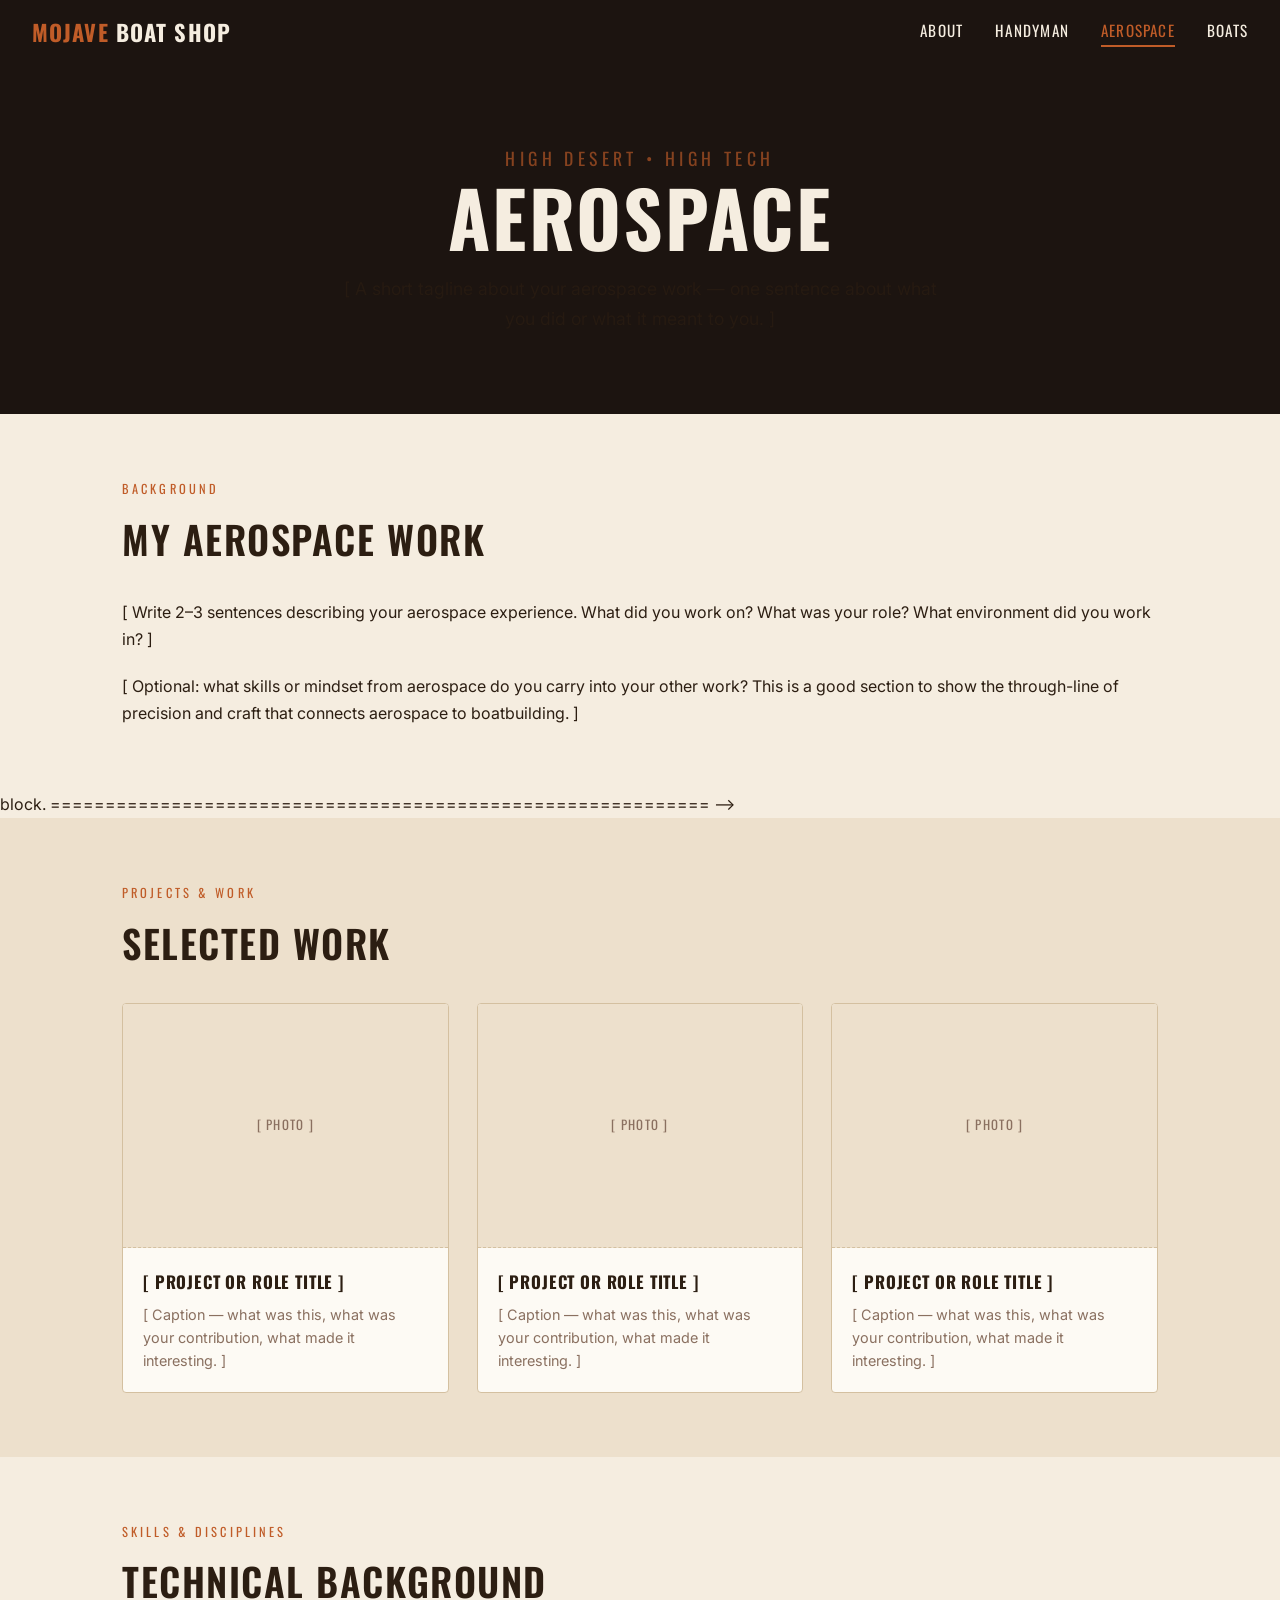
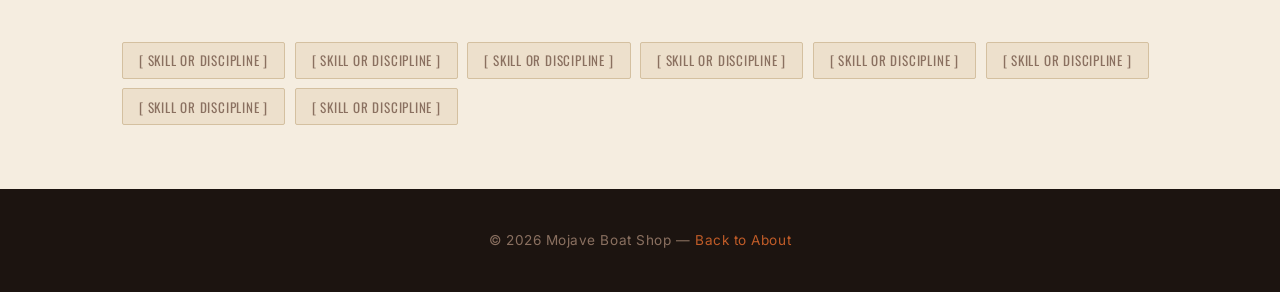
==== aerospace.html @ e0786837 "Initial site — Mojave Boat Shop portfolio" ====
<!DOCTYPE html>
<html lang="en">
<head>
  <meta charset="UTF-8">
  <meta name="viewport" content="width=device-width, initial-scale=1.0">
  <title>Aerospace — Mojave Boat Shop</title>
  <link rel="preconnect" href="https://fonts.googleapis.com">
  <link rel="preconnect" href="https://fonts.gstatic.com" crossorigin>
  <link href="https://fonts.googleapis.com/css2?family=Oswald:wght@400;600;700&family=Inter:wght@300;400;500&display=swap" rel="stylesheet">
  <link rel="stylesheet" href="style.css">
</head>
<body>

  <!-- ============================================================
       NAVIGATION
       Note: "class=active" is on the Aerospace link for this page.
       ============================================================ -->
  <nav>
    <a href="index.html" class="nav-logo">Mojave <span>Boat Shop</span></a>
    <ul>
      <li><a href="index.html">About</a></li>
      <li><a href="handyman.html">Handyman</a></li>
      <li><a href="aerospace.html" class="active">Aerospace</a></li>
      <li><a href="boats.html">Boats</a></li>
    </ul>
  </nav>

  <!-- ============================================================
       HERO
       ============================================================ -->
  <div class="hero">
    <p class="hero-label">High Desert &bull; High Tech</p>
    <h1>Aerospace</h1>
    <p>[ A short tagline about your aerospace work — one sentence about what you did or what it meant to you. ]</p>
  </div>

  <!-- ============================================================
       INTRO
       ============================================================ -->
  <section>
    <p class="section-label">Background</p>
    <h2>My Aerospace Work</h2>
    <p>[ Write 2–3 sentences describing your aerospace experience. What did you work on? What was your role? What environment did you work in? ]</p>
    <p>[ Optional: what skills or mindset from aerospace do you carry into your other work? This is a good section to show the through-line of precision and craft that connects aerospace to boatbuilding. ]</p>
  </section>

  <!-- ============================================================
       PROJECT GALLERY
       To add a photo:
         1. Drop your image file into the images/ folder
         2. Replace <div class="gallery-img-placeholder">[ Photo ]</div>
            with: <img src="images/your-filename.jpg" alt="Short description">
       To add more projects, copy a full <!-- GALLERY ITEM --> block.
       ============================================================ -->
  <div class="section-band">
    <section>
      <p class="section-label">Projects &amp; Work</p>
      <h2>Selected Work</h2>

      <div class="gallery">

        <!-- GALLERY ITEM — copy this whole block to add another -->
        <div class="gallery-item">
          <div class="gallery-img-placeholder">[ Photo ]</div>
          <div class="gallery-caption">
            <h3>[ Project or Role Title ]</h3>
            <p>[ Caption — what was this, what was your contribution, what made it interesting. ]</p>
          </div>
        </div>
        <!-- END GALLERY ITEM -->

        <div class="gallery-item">
          <div class="gallery-img-placeholder">[ Photo ]</div>
          <div class="gallery-caption">
            <h3>[ Project or Role Title ]</h3>
            <p>[ Caption — what was this, what was your contribution, what made it interesting. ]</p>
          </div>
        </div>

        <div class="gallery-item">
          <div class="gallery-img-placeholder">[ Photo ]</div>
          <div class="gallery-caption">
            <h3>[ Project or Role Title ]</h3>
            <p>[ Caption — what was this, what was your contribution, what made it interesting. ]</p>
          </div>
        </div>

      </div>
    </section>
  </div>

  <!-- ============================================================
       SKILLS / TOOLS
       Replace each [ Skill or tool ] with something real.
       Add or remove <li> items as needed.
       ============================================================ -->
  <section>
    <p class="section-label">Skills &amp; Disciplines</p>
    <h2>Technical Background</h2>
    <ul class="skills-list">
      <li>[ Skill or discipline ]</li>
      <li>[ Skill or discipline ]</li>
      <li>[ Skill or discipline ]</li>
      <li>[ Skill or discipline ]</li>
      <li>[ Skill or discipline ]</li>
      <li>[ Skill or discipline ]</li>
      <li>[ Skill or discipline ]</li>
      <li>[ Skill or discipline ]</li>
    </ul>
  </section>

  <!-- ============================================================
       FOOTER
       ============================================================ -->
  <footer>
    <p>&copy; 2026 Mojave Boat Shop &mdash; <a href="index.html">Back to About</a></p>
  </footer>

</body>
</html>
---- style.css ----
/* ============================================================
   MOJAVE BOAT SHOP — Shared Stylesheet
   ============================================================
   All colors are defined here as variables at the top.
   If you want to change the look of the whole site, this
   is the only place you need to edit colors.
   ============================================================ */

:root {
  --bg:         #F5EDE0;   /* warm sand — main page background */
  --bg-alt:     #EDE0CC;   /* slightly darker sand — alternating sections */
  --nav-bg:     #1C1410;   /* near-black espresso — nav bar and footer */
  --accent:     #C05C28;   /* burnt sienna / terracotta — buttons and highlights */
  --sage:       #6B8C6A;   /* desert sage — secondary accent (use sparingly) */
  --text:       #2C1E12;   /* dark brown — main body text */
  --text-muted: #8A7060;   /* dusty taupe — captions, secondary text */
  --border:     #D4C0A0;   /* warm tan — borders and dividers */
  --card-bg:    #FDFAF4;   /* off-white cream — card backgrounds */

  --font-head: 'Oswald', sans-serif;
  --font-body: 'Inter', sans-serif;

  --radius: 4px;
  --max-width: 1100px;
}

/* ============================================================
   RESET — clears browser default spacing so everything is
   consistent across Chrome, Firefox, Safari, etc.
   ============================================================ */
*, *::before, *::after {
  box-sizing: border-box;
  margin: 0;
  padding: 0;
}

body {
  font-family: var(--font-body);
  background-color: var(--bg);
  color: var(--text);
  line-height: 1.7;
  font-size: 16px;
}

img {
  max-width: 100%;
  height: auto;
  display: block;
}

a {
  color: var(--accent);
  text-decoration: none;
}

a:hover {
  text-decoration: underline;
}

/* ============================================================
   NAVIGATION BAR
   ============================================================ */
nav {
  background: var(--nav-bg);
  padding: 0 2rem;
  position: sticky;  /* stays at top of screen when you scroll */
  top: 0;
  z-index: 100;
  display: flex;
  align-items: center;
  justify-content: space-between;
  height: 64px;
}

.nav-logo {
  font-family: var(--font-head);
  font-size: 1.4rem;
  font-weight: 700;
  color: var(--accent);
  letter-spacing: 0.05em;
  text-transform: uppercase;
}

/* The word "Boat Shop" in the logo is lighter colored */
.nav-logo span {
  color: var(--bg);
}

nav ul {
  list-style: none;
  display: flex;
  gap: 2rem;
}

nav ul a {
  font-family: var(--font-head);
  font-weight: 400;
  font-size: 0.95rem;
  color: var(--bg);
  letter-spacing: 0.08em;
  text-transform: uppercase;
  padding-bottom: 4px;
  border-bottom: 2px solid transparent;
  transition: border-color 0.2s, color 0.2s;
}

/* Highlighted nav link — the current page */
nav ul a:hover,
nav ul a.active {
  color: var(--accent);
  border-bottom-color: var(--accent);
  text-decoration: none;
}

/* ============================================================
   HERO SECTION — the big banner at the top of each page
   ============================================================ */
.hero {
  background: var(--nav-bg);
  color: var(--bg);
  padding: 5rem 2rem;
  text-align: center;
}

.hero-label {
  font-family: var(--font-head);
  font-size: 0.85rem;
  letter-spacing: 0.25em;
  text-transform: uppercase;
  color: var(--accent);
  margin-bottom: 1rem;
}

.hero h1 {
  font-family: var(--font-head);
  font-size: clamp(2.5rem, 6vw, 5rem); /* scales with screen width */
  font-weight: 700;
  letter-spacing: 0.03em;
  text-transform: uppercase;
  line-height: 1.1;
  margin-bottom: 1rem;
}

.hero p {
  font-size: 1.1rem;
  max-width: 600px;
  margin: 0 auto;
  opacity: 0.65;
}

/* ============================================================
   LAYOUT — containers and sections
   ============================================================ */
.container {
  max-width: var(--max-width);
  margin: 0 auto;
  padding: 0 2rem;
}

section {
  max-width: var(--max-width);
  margin: 0 auto;
  padding: 4rem 2rem;
}

/* Full-width alternating background band */
.section-band {
  background: var(--bg-alt);
  padding: 4rem 0;
}

.section-band section {
  padding-top: 0;
  padding-bottom: 0;
}

/* Small label above each section heading */
.section-label {
  font-family: var(--font-head);
  font-size: 0.78rem;
  letter-spacing: 0.25em;
  text-transform: uppercase;
  color: var(--accent);
  margin-bottom: 0.4rem;
}

h2 {
  font-family: var(--font-head);
  font-size: clamp(1.6rem, 3vw, 2.4rem);
  font-weight: 600;
  letter-spacing: 0.04em;
  text-transform: uppercase;
  margin-bottom: 1.75rem;
  color: var(--text);
}

h3 {
  font-family: var(--font-head);
  font-size: 1.05rem;
  letter-spacing: 0.05em;
  text-transform: uppercase;
  margin-bottom: 0.6rem;
  color: var(--text);
}

p {
  margin-bottom: 1.2rem;
  color: var(--text);
}

p:last-child {
  margin-bottom: 0;
}

/* ============================================================
   ABOUT PAGE — two-column layout (photo + text)
   ============================================================ */
.about-grid {
  display: grid;
  grid-template-columns: 280px 1fr;
  gap: 3rem;
  align-items: start;
}

/* Placeholder box shown before you add a real photo */
.profile-photo-placeholder {
  background: var(--bg-alt);
  border: 2px dashed var(--border);
  border-radius: var(--radius);
  aspect-ratio: 3 / 4;
  display: flex;
  flex-direction: column;
  align-items: center;
  justify-content: center;
  gap: 0.5rem;
  color: var(--text-muted);
  font-family: var(--font-head);
  font-size: 0.8rem;
  letter-spacing: 0.1em;
  text-transform: uppercase;
  text-align: center;
  padding: 1rem;
}

/* When you add a real photo, the img tag uses this class */
.profile-photo img {
  width: 100%;
  border-radius: var(--radius);
  display: block;
}

/* ============================================================
   SECTION CARDS — the "Areas of Work" preview cards on About
   ============================================================ */
.cards-grid {
  display: grid;
  grid-template-columns: repeat(auto-fit, minmax(250px, 1fr));
  gap: 1.5rem;
}

.card {
  background: var(--card-bg);
  border: 1px solid var(--border);
  border-radius: var(--radius);
  padding: 1.75rem;
  transition: transform 0.2s, box-shadow 0.2s;
}

.card:hover {
  transform: translateY(-3px);
  box-shadow: 0 8px 24px rgba(44, 30, 18, 0.1);
}

.card p {
  font-size: 0.95rem;
  color: var(--text-muted);
}

.card a {
  display: inline-block;
  margin-top: 1.2rem;
  font-family: var(--font-head);
  font-size: 0.82rem;
  letter-spacing: 0.1em;
  text-transform: uppercase;
  color: var(--accent);
}

/* ============================================================
   PROJECT GALLERY — photo grid on the interior pages
   ============================================================ */
.gallery {
  display: grid;
  grid-template-columns: repeat(auto-fit, minmax(280px, 1fr));
  gap: 1.75rem;
}

.gallery-item {
  background: var(--card-bg);
  border: 1px solid var(--border);
  border-radius: var(--radius);
  overflow: hidden;
}

/* Placeholder box shown before a real photo is added */
.gallery-img-placeholder {
  background: var(--bg-alt);
  border-bottom: 1px dashed var(--border);
  aspect-ratio: 4 / 3;
  display: flex;
  align-items: center;
  justify-content: center;
  color: var(--text-muted);
  font-family: var(--font-head);
  font-size: 0.8rem;
  letter-spacing: 0.1em;
  text-transform: uppercase;
}

/* When you swap in a real photo, img tags get this treatment */
.gallery-item img {
  width: 100%;
  aspect-ratio: 4 / 3;
  object-fit: cover; /* crops to fill the box without stretching */
  display: block;
}

.gallery-caption {
  padding: 1.25rem;
}

.gallery-caption h3 {
  margin-bottom: 0.4rem;
}

.gallery-caption p {
  font-size: 0.9rem;
  color: var(--text-muted);
  line-height: 1.6;
}

/* ============================================================
   SKILLS / TAGS LIST
   ============================================================ */
.skills-list {
  display: flex;
  flex-wrap: wrap;
  gap: 0.6rem;
  list-style: none;
}

.skills-list li {
  background: var(--bg-alt);
  border: 1px solid var(--border);
  border-radius: 2px;
  padding: 0.4rem 1rem;
  font-family: var(--font-head);
  font-size: 0.82rem;
  letter-spacing: 0.06em;
  text-transform: uppercase;
  color: var(--text-muted);
}

/* ============================================================
   FOOTER
   ============================================================ */
footer {
  background: var(--nav-bg);
  color: var(--text-muted);
  text-align: center;
  padding: 2.5rem 2rem;
  font-size: 0.85rem;
  letter-spacing: 0.04em;
}

footer a {
  color: var(--accent);
}

footer p {
  color: var(--text-muted);
  margin: 0;
}

/* ============================================================
   RESPONSIVE — adjustments for phones and small screens
   ============================================================ */
@media (max-width: 700px) {
  .about-grid {
    grid-template-columns: 1fr;
  }

  nav ul {
    gap: 1.2rem;
  }

  .nav-logo {
    font-size: 1.1rem;
  }

  .hero {
    padding: 3.5rem 1.5rem;
  }

  section {
    padding: 3rem 1.5rem;
  }
}
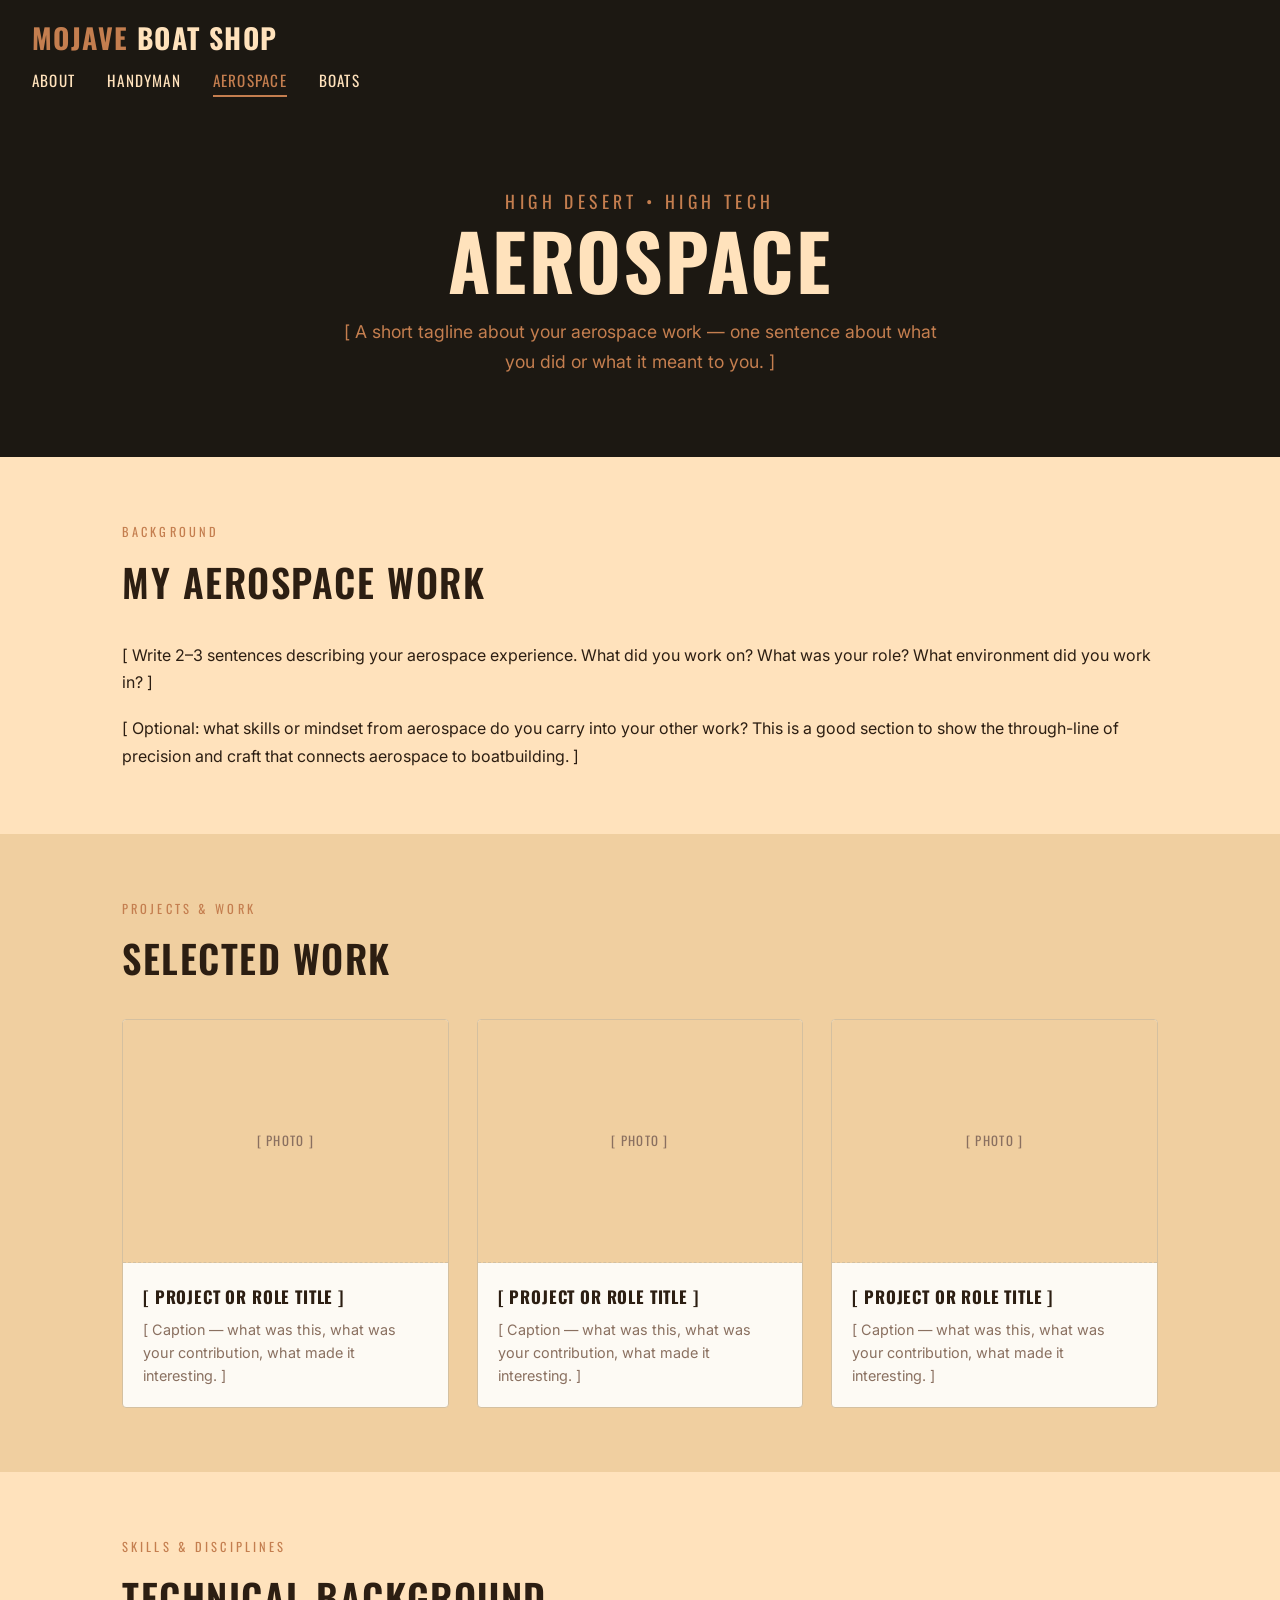
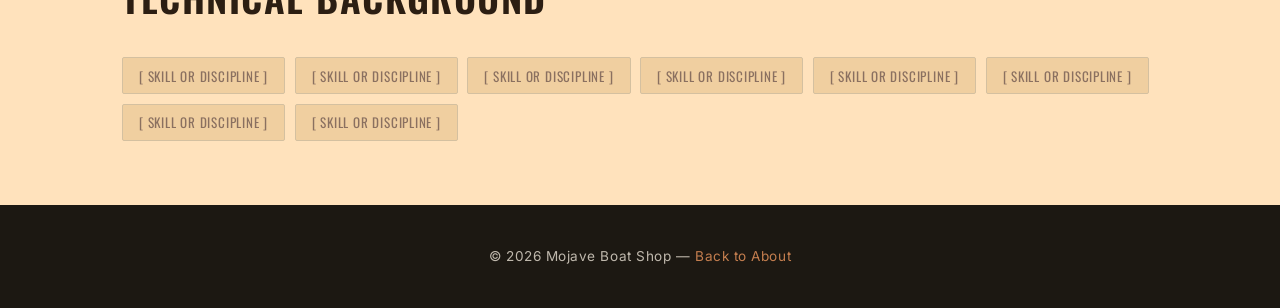
==== commit 970bddf9: "color changes and some text cleanup" ====
--- a/aerospace.html
+++ b/aerospace.html
@@ -50,7 +50,7 @@
          1. Drop your image file into the images/ folder
          2. Replace <div class="gallery-img-placeholder">[ Photo ]</div>
             with: <img src="images/your-filename.jpg" alt="Short description">
-       To add more projects, copy a full <!-- GALLERY ITEM --> block.
+       To add more projects, copy a full GALLERY ITEM block below.
        ============================================================ -->
   <div class="section-band">
     <section>
--- a/style.css
+++ b/style.css
@@ -7,11 +7,11 @@
    ============================================================ */
 
 :root {
-  --bg:         #F5EDE0;   /* warm sand — main page background */
-  --bg-alt:     #EDE0CC;   /* slightly darker sand — alternating sections */
-  --nav-bg:     #1C1410;   /* near-black espresso — nav bar and footer */
-  --accent:     #C05C28;   /* burnt sienna / terracotta — buttons and highlights */
-  --sage:       #6B8C6A;   /* desert sage — secondary accent (use sparingly) */
+  --bg:         #FFE2BC;   /* Navajo White — warm desert sand, main background */
+  --bg-alt:     #F0CFA0;   /* golden sand — slightly darker, alternating sections */
+  --nav-bg:     #1C1812;   /* dark espresso — nav bar, hero, and footer */
+  --accent:     #C47E4F;   /* Golden Chestnut — rock face warm, buttons and highlights */
+  --sage:       #5A5022;   /* Olive Bark — deep desert sage, secondary accent */
   --text:       #2C1E12;   /* dark brown — main body text */
   --text-muted: #8A7060;   /* dusty taupe — captions, secondary text */
   --border:     #D4C0A0;   /* warm tan — borders and dividers */
@@ -62,19 +62,19 @@
    ============================================================ */
 nav {
   background: var(--nav-bg);
-  padding: 0 2rem;
+  padding: 0.9rem 2rem 0.75rem;
   position: sticky;  /* stays at top of screen when you scroll */
   top: 0;
   z-index: 100;
   display: flex;
-  align-items: center;
-  justify-content: space-between;
-  height: 64px;
+  flex-direction: column;
+  align-items: flex-start;
+  gap: 0.35rem;
 }
 
 .nav-logo {
   font-family: var(--font-head);
-  font-size: 1.4rem;
+  font-size: 1.75rem;
   font-weight: 700;
   color: var(--accent);
   letter-spacing: 0.05em;
@@ -145,7 +145,7 @@
   font-size: 1.1rem;
   max-width: 600px;
   margin: 0 auto;
-  opacity: 0.65;
+  color: var(--accent);
 }
 
 /* ============================================================
@@ -366,7 +366,7 @@
    ============================================================ */
 footer {
   background: var(--nav-bg);
-  color: var(--text-muted);
+  color: rgba(245, 237, 224, 0.75);
   text-align: center;
   padding: 2.5rem 2rem;
   font-size: 0.85rem;
@@ -378,8 +378,53 @@
 }
 
 footer p {
-  color: var(--text-muted);
+  color: rgba(245, 237, 224, 0.75);
   margin: 0;
+}
+
+/* ============================================================
+   TUMBLEWEED — rolls across the hero/content boundary
+   ============================================================ */
+.tumbleweed-strip {
+  background: linear-gradient(to bottom, var(--nav-bg) 50%, var(--bg) 50%);
+  height: 56px;
+  position: relative;
+  overflow: hidden;
+  pointer-events: none;
+}
+
+/* Outer wrapper — travels left to right across the strip */
+.tumbleweed-track {
+  display: none; /* shelved — bring back with new images later */
+  position: absolute;
+  top: 6px;
+  left: 0;
+  width: 44px;
+  height: 44px;
+  animation: tumbleweed-move 20s ease-in-out 2s infinite;
+  animation-fill-mode: backwards;
+}
+
+/* Inner element — bounces and spins while the track moves */
+.tumbleweed {
+  width: 44px;
+  height: 44px;
+  display: block;
+  animation: tumbleweed-bounce 1.2s ease-in-out infinite;
+}
+
+@keyframes tumbleweed-move {
+  0%        { transform: translateX(-60px); opacity: 0; }
+  5%        { opacity: 0.85; }
+  55%       { opacity: 0.85; }
+  60%       { transform: translateX(calc(100vw + 60px)); opacity: 0; }
+  61%, 100% { transform: translateX(-60px); opacity: 0; }
+}
+
+@keyframes tumbleweed-bounce {
+  0%   { transform: translateY(0)    rotate(0deg); }
+  50%  { transform: translateY(-8px) rotate(180deg); }
+  100% { transform: translateY(0)    rotate(360deg); }
 }
 
 /* ============================================================
@@ -392,10 +437,11 @@
 
   nav ul {
     gap: 1.2rem;
+    flex-wrap: wrap;
   }
 
   .nav-logo {
-    font-size: 1.1rem;
+    font-size: 1.4rem;
   }
 
   .hero {
